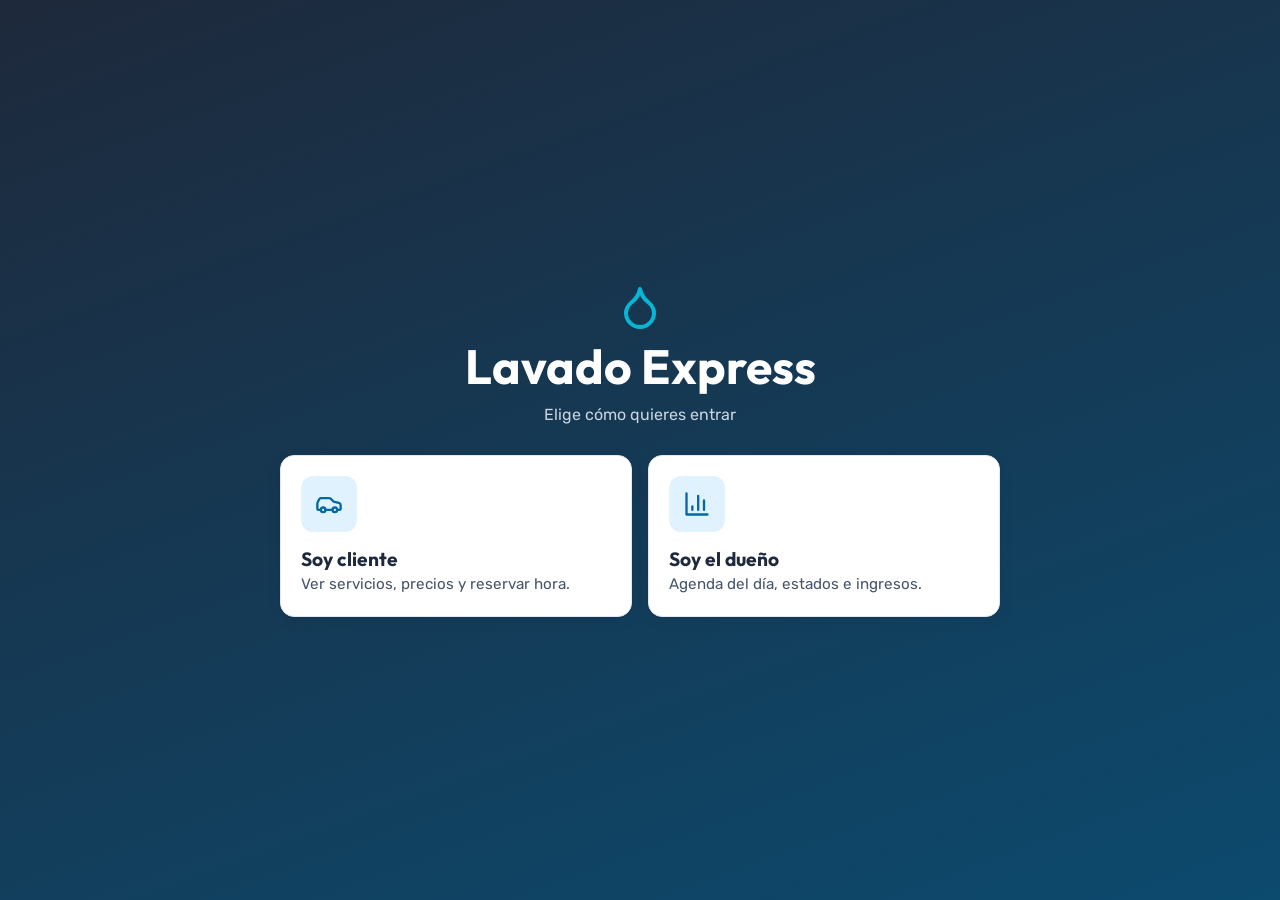
==== index.html @ de241f8a "Bosquejo inicial: vistas cliente y dueño con datos en JSON" ====
<!DOCTYPE html>
<html lang="es">
<head>
  <meta charset="UTF-8">
  <meta name="viewport" content="width=device-width, initial-scale=1">
  <title>Lavado Express</title>
  <meta name="description" content="Reserva tu lavado de auto o gestiona tu negocio.">
  <link rel="preconnect" href="https://fonts.googleapis.com">
  <link rel="preconnect" href="https://fonts.gstatic.com" crossorigin>
  <link href="https://fonts.googleapis.com/css2?family=Outfit:wght@500;600;700&family=Rubik:wght@400;500;600&display=swap" rel="stylesheet">
  <link rel="stylesheet" href="css/estilos.css">
</head>
<body>
  <main class="portada">
    <div class="portada-caja">
      <svg class="icono" aria-hidden="true" style="width:48px;height:48px;color:var(--agua)"><use href="#i-gota"></use></svg>
      <h1 id="nombre-negocio">Lavado Express</h1>
      <p>Elige cómo quieres entrar</p>

      <div class="opciones">
        <a class="tarjeta opcion" href="cliente.html">
          <span class="icono-grande"><svg class="icono" aria-hidden="true"><use href="#i-auto"></use></svg></span>
          <span>
            <h2>Soy cliente</h2>
            <p>Ver servicios, precios y reservar hora.</p>
          </span>
        </a>
        <a class="tarjeta opcion" href="dueno.html">
          <span class="icono-grande"><svg class="icono" aria-hidden="true"><use href="#i-grafico"></use></svg></span>
          <span>
            <h2>Soy el dueño</h2>
            <p>Agenda del día, estados e ingresos.</p>
          </span>
        </a>
      </div>
    </div>
  </main>

  <script src="js/iconos.js"></script>
  <script src="js/datos.js"></script>
  <script>
    // El nombre del negocio se toma de data/negocio.json
    Datos.negocio().then(n => {
      document.getElementById('nombre-negocio').textContent = n.nombre;
      document.title = n.nombre;
    }).catch(() => {});
  </script>
</body>
</html>
---- css/estilos.css ----
/* ===== Tokens de diseño (ver 02-Diseño/lavado-auto.md) ===== */
:root {
  --primario: #1E293B;
  --acento: #0369A1;
  --acento-hover: #075985;
  --acento-suave: #E0F2FE;
  --agua: #06B6D4;
  --fondo: #F0F9FF;
  --tarjeta: #FFFFFF;
  --texto: #0F172A;
  --texto-2: #475569;
  --borde: #E2E8F0;
  --error: #DC2626;

  --radio: 14px;
  --radio-sm: 10px;
  --sombra: 0 1px 2px rgb(15 23 42 / .06), 0 4px 16px rgb(15 23 42 / .06);
  --fuente-titulo: 'Outfit', system-ui, sans-serif;
  --fuente-cuerpo: 'Rubik', system-ui, sans-serif;
  --ancho: 1100px;
}

/* ===== Base ===== */
*, *::before, *::after { box-sizing: border-box; }
html { scroll-behavior: smooth; scroll-padding-top: 80px; }
body {
  margin: 0;
  font-family: var(--fuente-cuerpo);
  font-size: 16px;
  line-height: 1.5;
  color: var(--texto);
  background: var(--fondo);
}
h1, h2, h3 { font-family: var(--fuente-titulo); line-height: 1.2; margin: 0 0 .5rem; color: var(--primario); }
h1 { font-size: clamp(1.9rem, 6vw, 3rem); }
h2 { font-size: clamp(1.4rem, 4vw, 1.9rem); }
h3 { font-size: 1.15rem; }
p { margin: 0 0 1rem; }
a { color: var(--acento); }
svg.icono { width: 20px; height: 20px; flex-shrink: 0; stroke: currentColor; fill: none; stroke-width: 2; stroke-linecap: round; stroke-linejoin: round; }

:focus-visible { outline: 3px solid var(--acento); outline-offset: 2px; border-radius: 6px; }
.sr-only { position: absolute; width: 1px; height: 1px; overflow: hidden; clip: rect(0 0 0 0); white-space: nowrap; }

.contenedor { width: 100%; max-width: var(--ancho); margin: 0 auto; padding: 0 16px; }
.seccion { padding: 40px 0; }
.texto-2 { color: var(--texto-2); }

/* ===== Header ===== */
.header {
  position: sticky; top: 0; z-index: 10;
  background: var(--primario); color: #fff;
}
.header .contenedor { display: flex; align-items: center; justify-content: space-between; gap: 12px; min-height: 64px; }
.marca { display: flex; align-items: center; gap: 8px; font-family: var(--fuente-titulo); font-weight: 700; font-size: 1.15rem; color: #fff; text-decoration: none; }
.marca svg { color: var(--agua); width: 26px; height: 26px; }

/* ===== Botones ===== */
.btn {
  display: inline-flex; align-items: center; justify-content: center; gap: 8px;
  min-height: 44px; padding: 10px 18px;
  border: 1px solid transparent; border-radius: var(--radio-sm);
  font: 500 1rem var(--fuente-cuerpo); text-decoration: none; cursor: pointer;
  transition: background-color .2s, border-color .2s, transform .1s;
}
.btn:active { transform: scale(.98); }
.btn:disabled { opacity: .55; cursor: not-allowed; }
.btn-primario { background: var(--acento); color: #fff; }
.btn-primario:hover { background: var(--acento-hover); }
.btn-secundario { background: var(--tarjeta); color: var(--primario); border-color: var(--borde); }
.btn-secundario:hover { border-color: var(--primario); }
.btn-claro { background: rgb(255 255 255 / .12); color: #fff; }
.btn-claro:hover { background: rgb(255 255 255 / .22); }
.btn-peligro { background: transparent; color: var(--error); border-color: #FECACA; }
.btn-peligro:hover { background: #FEF2F2; }
.btn-sm { min-height: 40px; padding: 6px 12px; font-size: .9rem; }
.btn-bloque { width: 100%; }

/* ===== Tarjetas ===== */
.tarjeta { background: var(--tarjeta); border: 1px solid var(--borde); border-radius: var(--radio); box-shadow: var(--sombra); padding: 20px; }
.grilla { display: grid; gap: 16px; }

/* ===== Hero (vista cliente) ===== */
.hero { background: linear-gradient(160deg, var(--primario) 0%, #0C4A6E 100%); color: #fff; padding: 48px 0 56px; }
.hero h1 { color: #fff; }
.hero p { color: #CBD5E1; font-size: 1.1rem; max-width: 34ch; }
.hero-acciones { display: flex; flex-wrap: wrap; gap: 12px; margin: 24px 0; }
.datos-rapidos { display: flex; flex-wrap: wrap; gap: 8px 20px; list-style: none; padding: 0; margin: 0; color: #E2E8F0; font-size: .95rem; }
.datos-rapidos li { display: flex; align-items: center; gap: 6px; }
.datos-rapidos svg { color: var(--agua); }

/* ===== Selector segmentado (tipo de vehículo, filtros) ===== */
.segmentado { display: flex; flex-wrap: wrap; gap: 8px; margin-bottom: 20px; }
.segmentado button {
  min-height: 44px; padding: 8px 16px; border-radius: 999px;
  border: 1px solid var(--borde); background: var(--tarjeta); color: var(--texto);
  font: 500 .95rem var(--fuente-cuerpo); cursor: pointer; transition: all .2s;
}
.segmentado button[aria-pressed="true"] { background: var(--primario); border-color: var(--primario); color: #fff; }

/* ===== Servicios ===== */
.servicio { display: flex; flex-direction: column; gap: 8px; position: relative; }
.servicio.destacado { border: 2px solid var(--acento); }
.etiqueta-destacado { position: absolute; top: -12px; left: 16px; background: var(--acento); color: #fff; font-size: .8rem; font-weight: 500; padding: 2px 10px; border-radius: 999px; }
.servicio .precio { font-family: var(--fuente-titulo); font-size: 1.6rem; font-weight: 700; color: var(--primario); }
.servicio .duracion { display: flex; align-items: center; gap: 6px; color: var(--texto-2); font-size: .9rem; }
.servicio .btn { margin-top: auto; }

/* ===== Formularios ===== */
.campo { display: flex; flex-direction: column; gap: 6px; margin-bottom: 16px; }
.campo label { font-weight: 500; }
.campo input, .campo select {
  min-height: 48px; padding: 10px 12px; width: 100%;
  border: 1px solid #CBD5E1; border-radius: var(--radio-sm);
  font: 1rem var(--fuente-cuerpo); color: var(--texto); background: #fff;
}
.campo input:focus, .campo select:focus { outline: none; border-color: var(--acento); box-shadow: 0 0 0 3px var(--acento-suave); }
.campo .ayuda { font-size: .85rem; color: var(--texto-2); }
.campo .error { font-size: .85rem; color: var(--error); min-height: 0; }
.campo [aria-invalid="true"] { border-color: var(--error); }
.fila-2 { display: grid; gap: 0 16px; }

.horarios { display: grid; grid-template-columns: repeat(auto-fill, minmax(84px, 1fr)); gap: 8px; }
.horarios button {
  min-height: 44px; border: 1px solid var(--borde); border-radius: var(--radio-sm);
  background: #fff; font: 500 .95rem var(--fuente-cuerpo); cursor: pointer; color: var(--texto);
}
.horarios button[aria-pressed="true"] { background: var(--acento); border-color: var(--acento); color: #fff; }
.horarios-vacio { color: var(--texto-2); font-size: .95rem; }

.resumen { background: var(--acento-suave); border-radius: var(--radio-sm); padding: 14px 16px; margin-bottom: 16px; }
.resumen .total { font-family: var(--fuente-titulo); font-size: 1.4rem; font-weight: 700; color: var(--primario); }

.aviso { display: flex; gap: 10px; align-items: flex-start; padding: 14px 16px; border-radius: var(--radio-sm); background: #FEF3C7; color: #78350F; font-size: .95rem; }
.aviso.exito { background: #DCFCE7; color: #14532D; }

/* ===== Chips de estado ===== */
.chip { display: inline-flex; align-items: center; padding: 2px 10px; border-radius: 999px; font-size: .82rem; font-weight: 500; white-space: nowrap; }
.chip.pendiente  { background: #FEF3C7; color: #92400E; }
.chip.en-proceso { background: #DBEAFE; color: #1E40AF; }
.chip.listo      { background: #DCFCE7; color: #166534; }
.chip.entregado  { background: #E2E8F0; color: #334155; }
.chip.cancelada  { background: #FEE2E2; color: #991B1B; }

/* ===== Panel del dueño ===== */
.barra-fecha { display: flex; align-items: center; gap: 8px; flex-wrap: wrap; margin-bottom: 20px; }
.barra-fecha input { min-height: 44px; padding: 8px 12px; border: 1px solid #CBD5E1; border-radius: var(--radio-sm); font: 1rem var(--fuente-cuerpo); }
.btn-icono { width: 44px; padding: 0; }

.kpis { display: grid; grid-template-columns: repeat(2, 1fr); gap: 12px; margin-bottom: 24px; }
.kpi { padding: 16px; }
.kpi .etiqueta { font-size: .85rem; color: var(--texto-2); }
.kpi .valor { font-family: var(--fuente-titulo); font-size: clamp(1.4rem, 5vw, 2rem); font-weight: 700; color: var(--primario); }

.agenda { list-style: none; padding: 0; margin: 0; display: grid; gap: 12px; }
.turno { display: grid; gap: 10px; }
.turno-cabecera { display: flex; align-items: center; justify-content: space-between; gap: 8px; }
.turno-hora { font-family: var(--fuente-titulo); font-size: 1.3rem; font-weight: 700; color: var(--primario); }
.turno-detalle { display: flex; flex-wrap: wrap; gap: 4px 16px; color: var(--texto-2); font-size: .95rem; }
.turno-detalle strong { color: var(--texto); font-weight: 500; }
.patente { font-family: ui-monospace, monospace; background: #F1F5F9; border: 1px solid var(--borde); border-radius: 6px; padding: 0 6px; color: var(--texto); }
.turno-acciones { display: flex; flex-wrap: wrap; gap: 8px; }
.turno.cancelada { opacity: .65; }

.barras { display: grid; gap: 12px; }
.barra-fila { display: grid; gap: 4px; }
.barra-fila .cab { display: flex; justify-content: space-between; font-size: .95rem; }
.barra-pista { height: 10px; background: #F1F5F9; border-radius: 999px; overflow: hidden; }
.barra-relleno { height: 100%; background: var(--acento); border-radius: 999px; }

table { width: 100%; border-collapse: collapse; font-size: .95rem; }
th, td { text-align: left; padding: 10px 8px; border-bottom: 1px solid var(--borde); }
th { color: var(--texto-2); font-weight: 500; }
td.num, th.num { text-align: right; white-space: nowrap; }
.tabla-scroll { overflow-x: auto; }

.vacio { text-align: center; color: var(--texto-2); padding: 32px 16px; }

/* ===== Portada (index) ===== */
.portada { min-height: 100vh; display: grid; place-items: center; padding: 32px 16px; background: linear-gradient(160deg, var(--primario) 0%, #0C4A6E 100%); }
.portada-caja { width: 100%; max-width: 720px; text-align: center; color: #fff; }
.portada-caja h1 { color: #fff; }
.portada-caja p { color: #CBD5E1; }
.opciones { display: grid; gap: 16px; margin-top: 28px; text-align: left; }
.opcion { display: flex; gap: 16px; align-items: center; text-decoration: none; color: var(--texto); transition: transform .2s, box-shadow .2s; }
.opcion:hover { transform: translateY(-2px); box-shadow: 0 8px 24px rgb(0 0 0 / .2); }
.opcion .icono-grande { display: grid; place-items: center; width: 56px; height: 56px; border-radius: 12px; background: var(--acento-suave); color: var(--acento); flex-shrink: 0; }
.opcion .icono-grande svg { width: 28px; height: 28px; }
.opcion h2 { font-size: 1.2rem; margin: 0 0 2px; }
.opcion p { margin: 0; color: var(--texto-2); font-size: .95rem; }

footer { padding: 32px 0; color: var(--texto-2); font-size: .9rem; text-align: center; }

/* ===== Responsive ===== */
@media (min-width: 640px) {
  .grilla.servicios { grid-template-columns: repeat(2, 1fr); }
  .fila-2 { grid-template-columns: 1fr 1fr; }
  .opciones { grid-template-columns: 1fr 1fr; }
  .opcion { flex-direction: column; align-items: flex-start; }
}
@media (min-width: 960px) {
  .grilla.servicios { grid-template-columns: repeat(4, 1fr); }
  .kpis { grid-template-columns: repeat(4, 1fr); }
  .panel-columnas { display: grid; grid-template-columns: 2fr 1fr; gap: 24px; align-items: start; }
  .reserva-columnas { display: grid; grid-template-columns: 3fr 2fr; gap: 24px; align-items: start; }
}

@media (prefers-reduced-motion: reduce) {
  *, *::before, *::after { transition: none !important; animation: none !important; scroll-behavior: auto !important; }
}
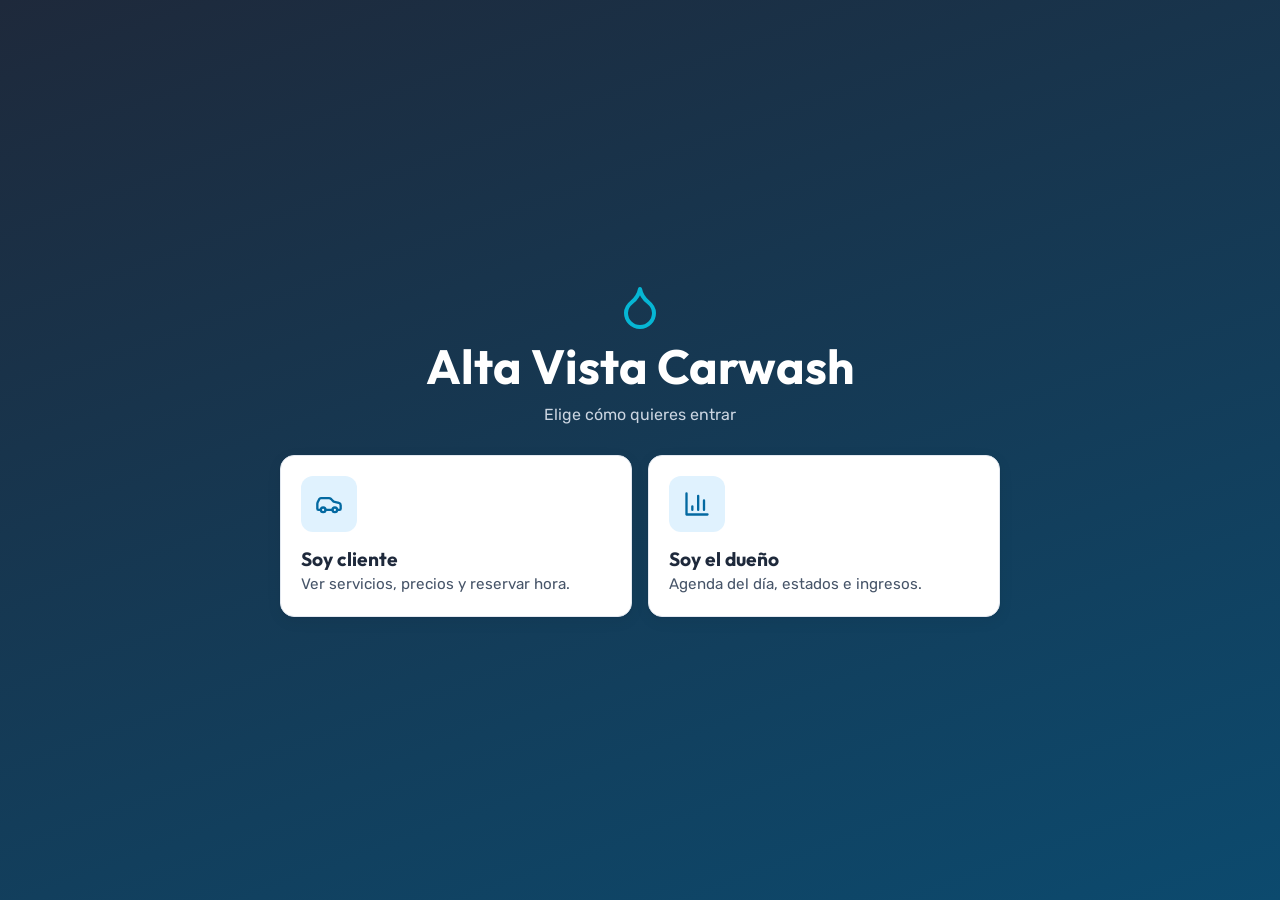
==== commit a036d9f8: "Datos reales de Alta Vista Carwash: nombre, dirección, 3 servicios y precios por 6 tipos de vehículo" ====
--- a/index.html
+++ b/index.html
@@ -3,7 +3,7 @@
 <head>
   <meta charset="UTF-8">
   <meta name="viewport" content="width=device-width, initial-scale=1">
-  <title>Lavado Express</title>
+  <title>Alta Vista Carwash</title>
   <meta name="description" content="Reserva tu lavado de auto o gestiona tu negocio.">
   <link rel="preconnect" href="https://fonts.googleapis.com">
   <link rel="preconnect" href="https://fonts.gstatic.com" crossorigin>
@@ -14,7 +14,7 @@
   <main class="portada">
     <div class="portada-caja">
       <svg class="icono" aria-hidden="true" style="width:48px;height:48px;color:var(--agua)"><use href="#i-gota"></use></svg>
-      <h1 id="nombre-negocio">Lavado Express</h1>
+      <h1 id="nombre-negocio">Alta Vista Carwash</h1>
       <p>Elige cómo quieres entrar</p>
 
       <div class="opciones">
--- a/css/estilos.css
+++ b/css/estilos.css
@@ -199,7 +199,7 @@
   .opcion { flex-direction: column; align-items: flex-start; }
 }
 @media (min-width: 960px) {
-  .grilla.servicios { grid-template-columns: repeat(4, 1fr); }
+  .grilla.servicios { grid-template-columns: repeat(3, 1fr); }
   .kpis { grid-template-columns: repeat(4, 1fr); }
   .panel-columnas { display: grid; grid-template-columns: 2fr 1fr; gap: 24px; align-items: start; }
   .reserva-columnas { display: grid; grid-template-columns: 3fr 2fr; gap: 24px; align-items: start; }
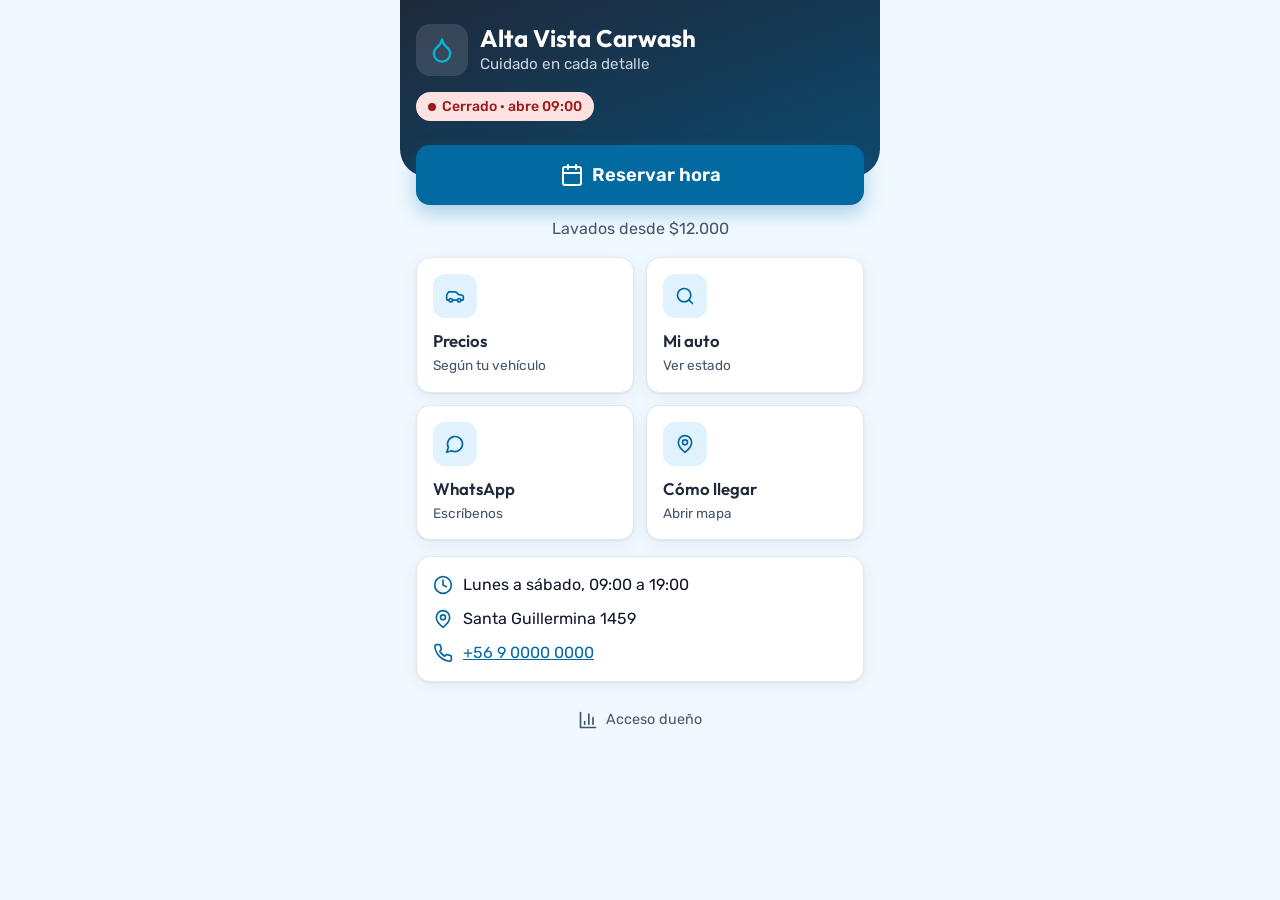
==== commit f4d4f352: "Inicio como panel móvil: reservar, accesos rápidos, estado abierto/cerrado y contacto" ====
--- a/index.html
+++ b/index.html
@@ -2,48 +2,69 @@
 <html lang="es">
 <head>
   <meta charset="UTF-8">
-  <meta name="viewport" content="width=device-width, initial-scale=1">
+  <meta name="viewport" content="width=device-width, initial-scale=1, viewport-fit=cover">
+  <meta name="theme-color" content="#1E293B">
   <title>Alta Vista Carwash</title>
-  <meta name="description" content="Reserva tu lavado de auto o gestiona tu negocio.">
+  <meta name="description" content="Reserva tu lavado, revisa precios y el estado de tu auto.">
   <link rel="preconnect" href="https://fonts.googleapis.com">
   <link rel="preconnect" href="https://fonts.gstatic.com" crossorigin>
   <link href="https://fonts.googleapis.com/css2?family=Outfit:wght@500;600;700&family=Rubik:wght@400;500;600&display=swap" rel="stylesheet">
   <link rel="stylesheet" href="css/estilos.css">
 </head>
-<body>
-  <main class="portada">
-    <div class="portada-caja">
-      <svg class="icono" aria-hidden="true" style="width:48px;height:48px;color:var(--agua)"><use href="#i-gota"></use></svg>
-      <h1 id="nombre-negocio">Alta Vista Carwash</h1>
-      <p>Elige cómo quieres entrar</p>
-
-      <div class="opciones">
-        <a class="tarjeta opcion" href="cliente.html">
-          <span class="icono-grande"><svg class="icono" aria-hidden="true"><use href="#i-auto"></use></svg></span>
-          <span>
-            <h2>Soy cliente</h2>
-            <p>Ver servicios, precios y reservar hora.</p>
-          </span>
-        </a>
-        <a class="tarjeta opcion" href="dueno.html">
-          <span class="icono-grande"><svg class="icono" aria-hidden="true"><use href="#i-grafico"></use></svg></span>
-          <span>
-            <h2>Soy el dueño</h2>
-            <p>Agenda del día, estados e ingresos.</p>
-          </span>
-        </a>
+<body class="inicio">
+  <header class="inicio-cabecera">
+    <div class="inicio-marca">
+      <span class="inicio-logo"><svg class="icono" aria-hidden="true"><use href="#i-gota"></use></svg></span>
+      <div>
+        <h1 data-negocio="nombre">Alta Vista Carwash</h1>
+        <p data-negocio="eslogan"></p>
       </div>
     </div>
+    <span class="estado-local" id="estado-local" aria-live="polite"></span>
+  </header>
+
+  <main class="inicio-cuerpo">
+    <a class="btn btn-primario btn-grande" href="cliente.html#reservar">
+      <svg class="icono" aria-hidden="true"><use href="#i-calendario"></use></svg> Reservar hora
+    </a>
+    <p class="desde" id="desde"></p>
+
+    <nav class="accesos" aria-label="Accesos rápidos">
+      <a class="acceso" href="cliente.html#servicios">
+        <span class="acceso-icono"><svg class="icono" aria-hidden="true"><use href="#i-auto"></use></svg></span>
+        <span class="acceso-titulo">Precios</span>
+        <span class="acceso-sub">Según tu vehículo</span>
+      </a>
+      <a class="acceso" href="cliente.html#estado">
+        <span class="acceso-icono"><svg class="icono" aria-hidden="true"><use href="#i-buscar"></use></svg></span>
+        <span class="acceso-titulo">Mi auto</span>
+        <span class="acceso-sub">Ver estado</span>
+      </a>
+      <a class="acceso" id="acceso-whatsapp" href="#" target="_blank" rel="noopener">
+        <span class="acceso-icono"><svg class="icono" aria-hidden="true"><use href="#i-mensaje"></use></svg></span>
+        <span class="acceso-titulo">WhatsApp</span>
+        <span class="acceso-sub">Escríbenos</span>
+      </a>
+      <a class="acceso" id="acceso-mapa" href="#" target="_blank" rel="noopener">
+        <span class="acceso-icono"><svg class="icono" aria-hidden="true"><use href="#i-ubicacion"></use></svg></span>
+        <span class="acceso-titulo">Cómo llegar</span>
+        <span class="acceso-sub">Abrir mapa</span>
+      </a>
+    </nav>
+
+    <section class="tarjeta info-local" aria-label="Datos del local">
+      <div><svg class="icono" aria-hidden="true"><use href="#i-reloj"></use></svg><span data-negocio="horario"></span></div>
+      <div><svg class="icono" aria-hidden="true"><use href="#i-ubicacion"></use></svg><span data-negocio="direccion"></span></div>
+      <div><svg class="icono" aria-hidden="true"><use href="#i-telefono"></use></svg><a id="enlace-telefono" data-negocio="telefono" href="#"></a></div>
+    </section>
+
+    <a class="acceso-dueno" href="dueno.html">
+      <svg class="icono" aria-hidden="true"><use href="#i-grafico"></use></svg> Acceso dueño
+    </a>
   </main>
 
   <script src="js/iconos.js"></script>
   <script src="js/datos.js"></script>
-  <script>
-    // El nombre del negocio se toma de data/negocio.json
-    Datos.negocio().then(n => {
-      document.getElementById('nombre-negocio').textContent = n.nombre;
-      document.title = n.nombre;
-    }).catch(() => {});
-  </script>
+  <script src="js/inicio.js"></script>
 </body>
 </html>
--- a/css/estilos.css
+++ b/css/estilos.css
@@ -176,18 +176,46 @@
 
 .vacio { text-align: center; color: var(--texto-2); padding: 32px 16px; }
 
-/* ===== Portada (index) ===== */
-.portada { min-height: 100vh; display: grid; place-items: center; padding: 32px 16px; background: linear-gradient(160deg, var(--primario) 0%, #0C4A6E 100%); }
-.portada-caja { width: 100%; max-width: 720px; text-align: center; color: #fff; }
-.portada-caja h1 { color: #fff; }
-.portada-caja p { color: #CBD5E1; }
-.opciones { display: grid; gap: 16px; margin-top: 28px; text-align: left; }
-.opcion { display: flex; gap: 16px; align-items: center; text-decoration: none; color: var(--texto); transition: transform .2s, box-shadow .2s; }
-.opcion:hover { transform: translateY(-2px); box-shadow: 0 8px 24px rgb(0 0 0 / .2); }
-.opcion .icono-grande { display: grid; place-items: center; width: 56px; height: 56px; border-radius: 12px; background: var(--acento-suave); color: var(--acento); flex-shrink: 0; }
-.opcion .icono-grande svg { width: 28px; height: 28px; }
-.opcion h2 { font-size: 1.2rem; margin: 0 0 2px; }
-.opcion p { margin: 0; color: var(--texto-2); font-size: .95rem; }
+/* ===== Inicio (index): panel pensado para celular ===== */
+body.inicio { max-width: 480px; margin: 0 auto; min-height: 100vh; }
+.inicio-cabecera {
+  background: linear-gradient(160deg, var(--primario) 0%, #0C4A6E 100%); color: #fff;
+  padding: calc(24px + env(safe-area-inset-top)) 16px 56px;
+  border-radius: 0 0 28px 28px;
+}
+.inicio-marca { display: flex; align-items: center; gap: 12px; margin-bottom: 16px; }
+.inicio-logo { display: grid; place-items: center; width: 52px; height: 52px; border-radius: 14px; background: rgb(255 255 255 / .12); color: var(--agua); flex-shrink: 0; }
+.inicio-logo svg { width: 28px; height: 28px; }
+.inicio-marca h1 { color: #fff; font-size: 1.5rem; margin: 0; }
+.inicio-marca p { color: #CBD5E1; margin: 0; font-size: .95rem; }
+.estado-local { display: inline-flex; align-items: center; gap: 6px; padding: 4px 12px; border-radius: 999px; font-size: .88rem; font-weight: 500; background: #FEE2E2; color: #991B1B; }
+.estado-local::before { content: ''; width: 8px; height: 8px; border-radius: 50%; background: currentColor; }
+.estado-local.abierto { background: #DCFCE7; color: #166534; }
+.estado-local:empty { display: none; }
+
+.inicio-cuerpo { padding: 0 16px calc(24px + env(safe-area-inset-bottom)); margin-top: -32px; display: grid; gap: 16px; }
+.btn-grande { min-height: 60px; font-size: 1.15rem; font-weight: 600; border-radius: var(--radio); box-shadow: 0 8px 20px rgb(3 105 161 / .3); }
+.btn-grande svg { width: 24px; height: 24px; }
+.desde { text-align: center; color: var(--texto-2); margin: -4px 0 0; }
+
+.accesos { display: grid; grid-template-columns: 1fr 1fr; gap: 12px; }
+.acceso {
+  display: flex; flex-direction: column; gap: 2px; padding: 16px; min-height: 120px;
+  background: var(--tarjeta); border: 1px solid var(--borde); border-radius: var(--radio); box-shadow: var(--sombra);
+  text-decoration: none; color: var(--texto); transition: transform .15s, border-color .2s;
+}
+.acceso:active { transform: scale(.97); }
+.acceso:hover { border-color: var(--acento); }
+.acceso-icono { display: grid; place-items: center; width: 44px; height: 44px; border-radius: 12px; background: var(--acento-suave); color: var(--acento); margin-bottom: 8px; }
+.acceso-titulo { font-family: var(--fuente-titulo); font-weight: 600; font-size: 1.05rem; color: var(--primario); }
+.acceso-sub { font-size: .85rem; color: var(--texto-2); }
+
+.info-local { display: grid; gap: 10px; padding: 16px; }
+.info-local div { display: flex; align-items: center; gap: 10px; }
+.info-local svg { color: var(--acento); }
+
+.acceso-dueno { display: flex; align-items: center; justify-content: center; gap: 8px; min-height: 44px; color: var(--texto-2); font-size: .9rem; text-decoration: none; }
+.acceso-dueno:hover { color: var(--primario); }
 
 footer { padding: 32px 0; color: var(--texto-2); font-size: .9rem; text-align: center; }
 
@@ -195,8 +223,6 @@
 @media (min-width: 640px) {
   .grilla.servicios { grid-template-columns: repeat(2, 1fr); }
   .fila-2 { grid-template-columns: 1fr 1fr; }
-  .opciones { grid-template-columns: 1fr 1fr; }
-  .opcion { flex-direction: column; align-items: flex-start; }
 }
 @media (min-width: 960px) {
   .grilla.servicios { grid-template-columns: repeat(3, 1fr); }
